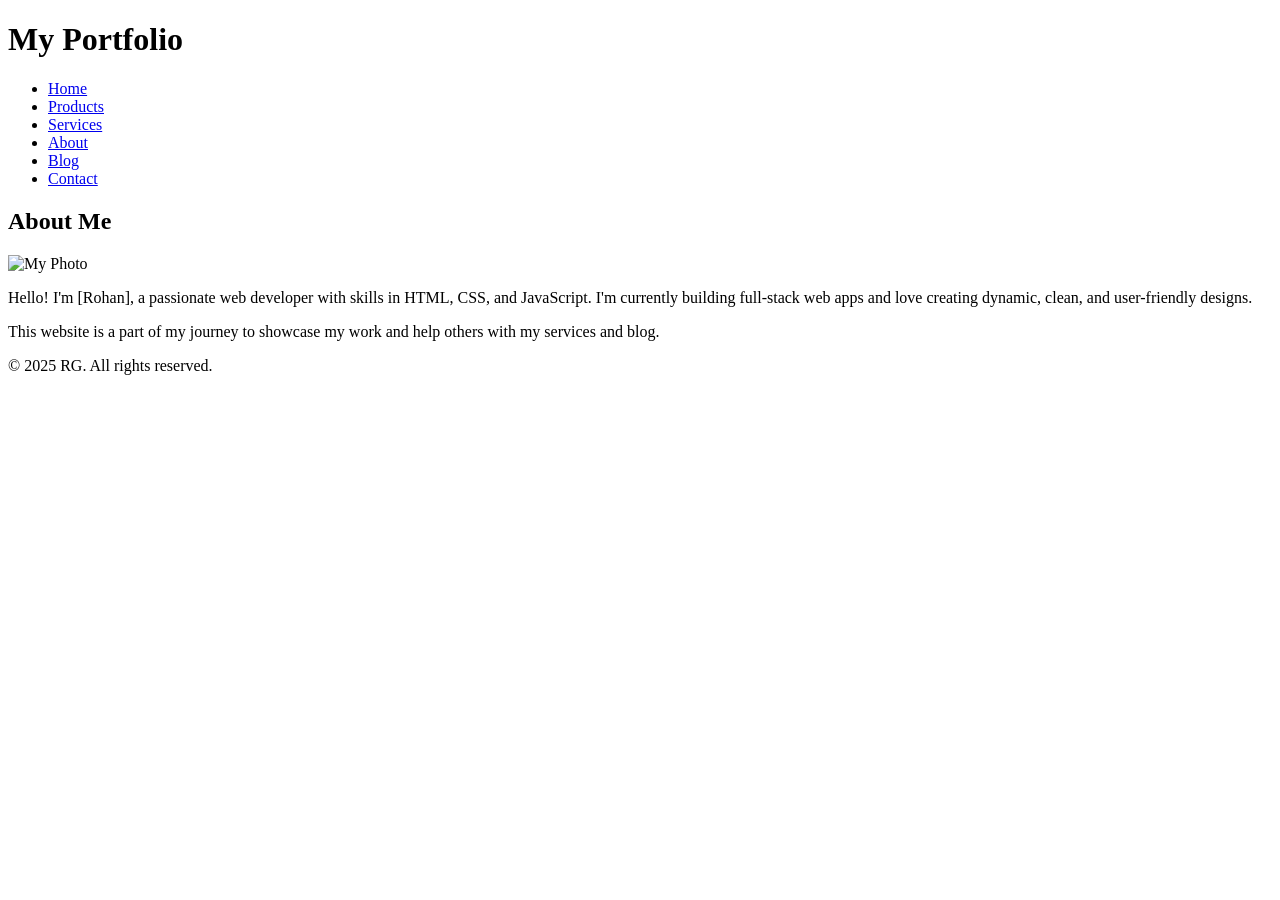
==== about.html @ 61250305 "Add files via upload" ====
<!DOCTYPE html>
<html lang="en">
<head>
  <meta charset="UTF-8" />
  <meta name="viewport" content="width=device-width, initial-scale=1.0" />
  <title>About Me - My Portfolio</title>
  <link rel="stylesheet" href="css/style.css" />
</head>
<body>
  <header>
    <h1>My Portfolio</h1>
    <nav>
      <ul>
        <li><a href="index.html">Home</a></li>
        <li><a href="products.html">Products</a></li>
        <li><a href="services.html">Services</a></li>
        <li><a href="about.html" class="active">About</a></li>
        <li><a href="blog.html">Blog</a></li>
        <li><a href="contact.html">Contact</a></li>
      </ul>
    </nav>
  </header>

  <main>
    <section class="about">
      <h2>About Me</h2>
      <div class="about-content">
        <img src="./images/photo_2023-10-07_21-20-43.jpg" alt="My Photo" width="300" height= "350"/>
        <div class="about-text">
          <p>Hello! I'm [Rohan], a passionate web developer with skills in HTML, CSS, and JavaScript. I'm currently building full-stack web apps and love creating dynamic, clean, and user-friendly designs.</p>
          <p>This website is a part of my journey to showcase my work and help others with my services and blog.</p>
        </div>
      </div>
    </section>
  </main>

  <footer>
    <p>© 2025 RG. All rights reserved.</p>
  </footer>
</body>
</html>
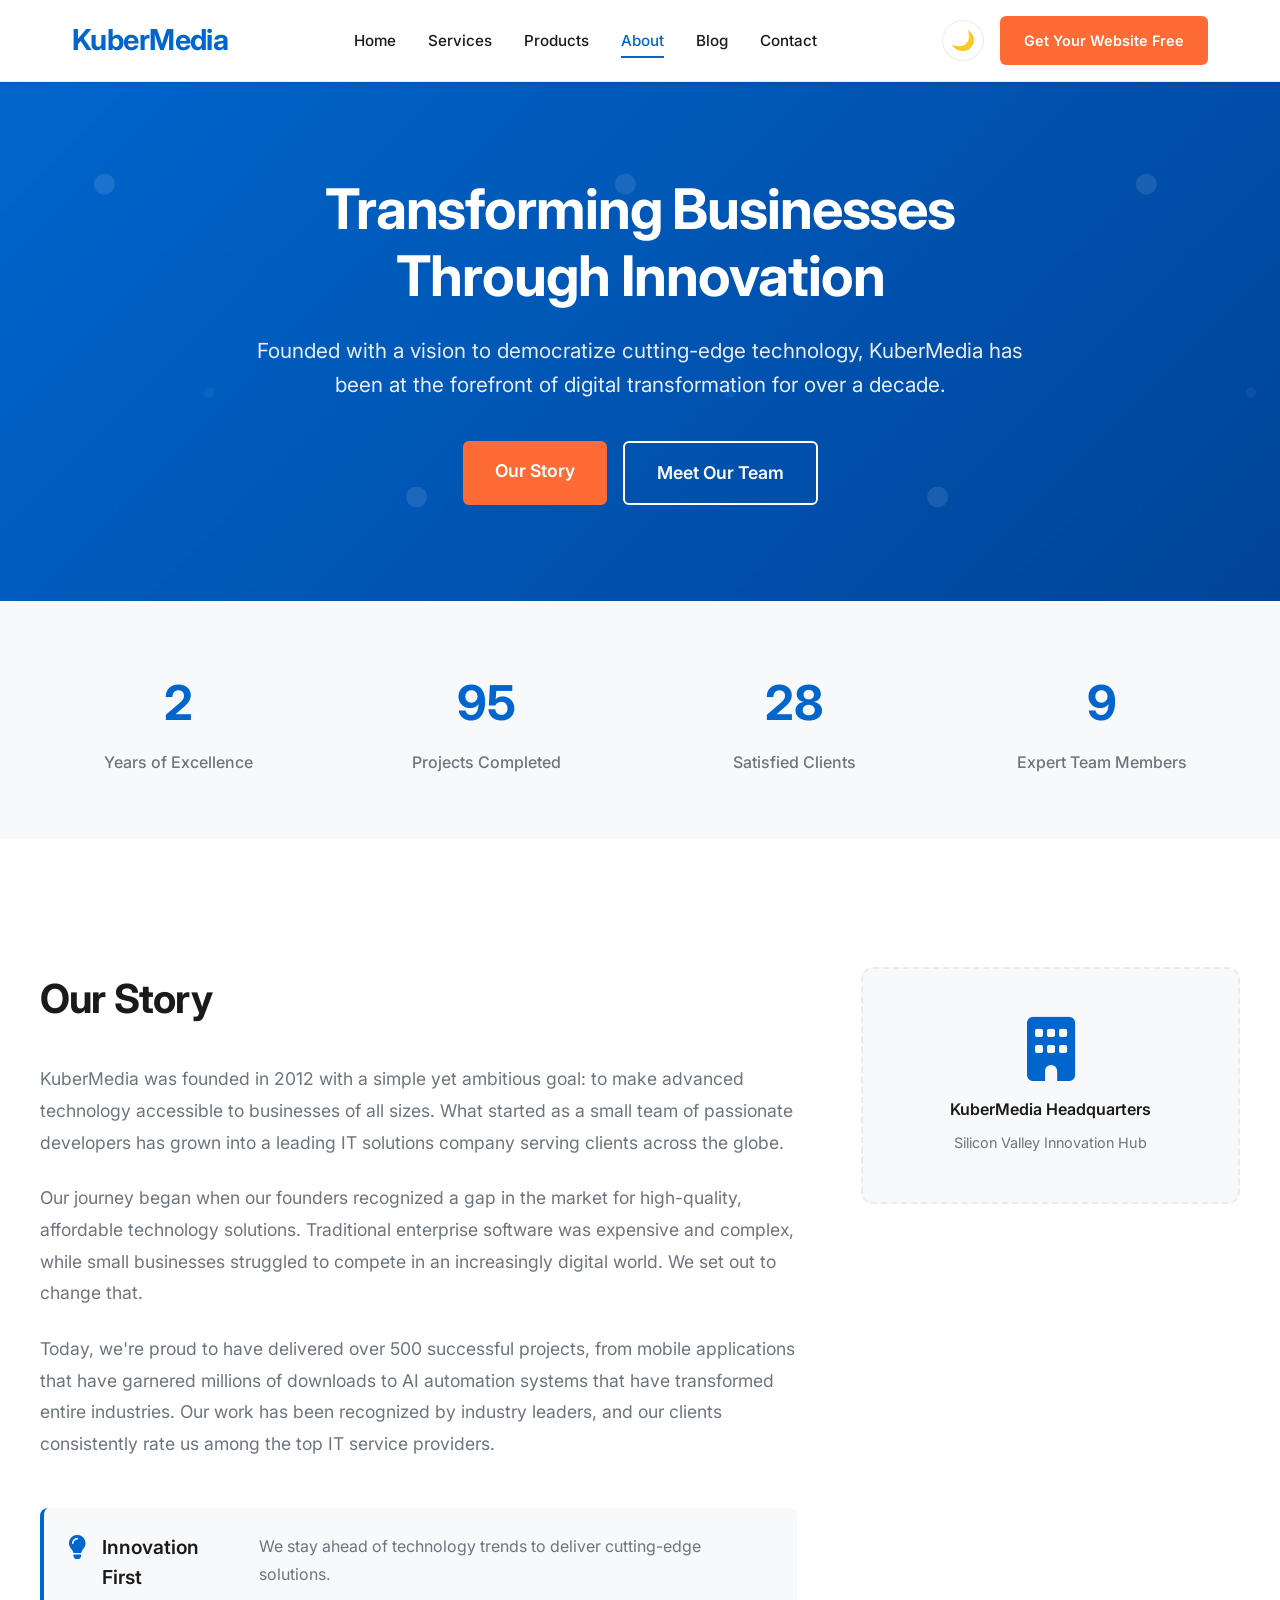
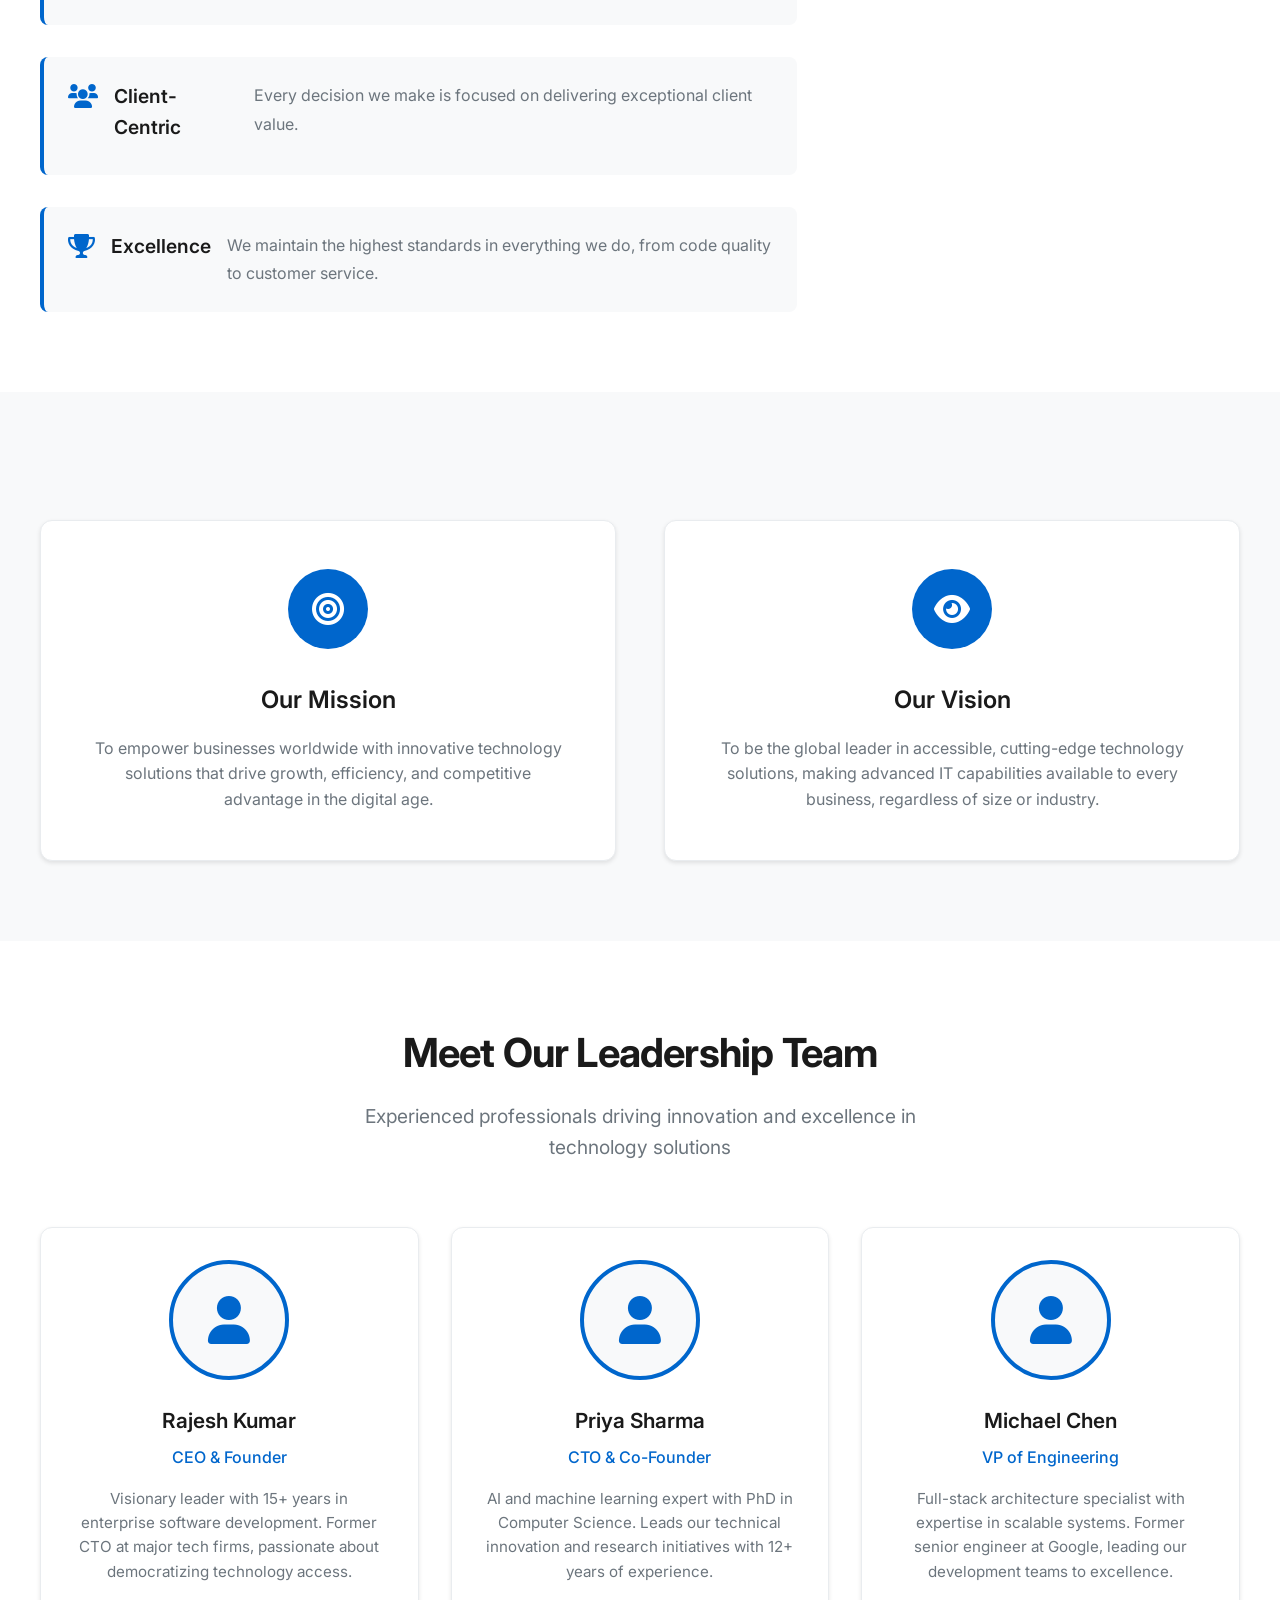
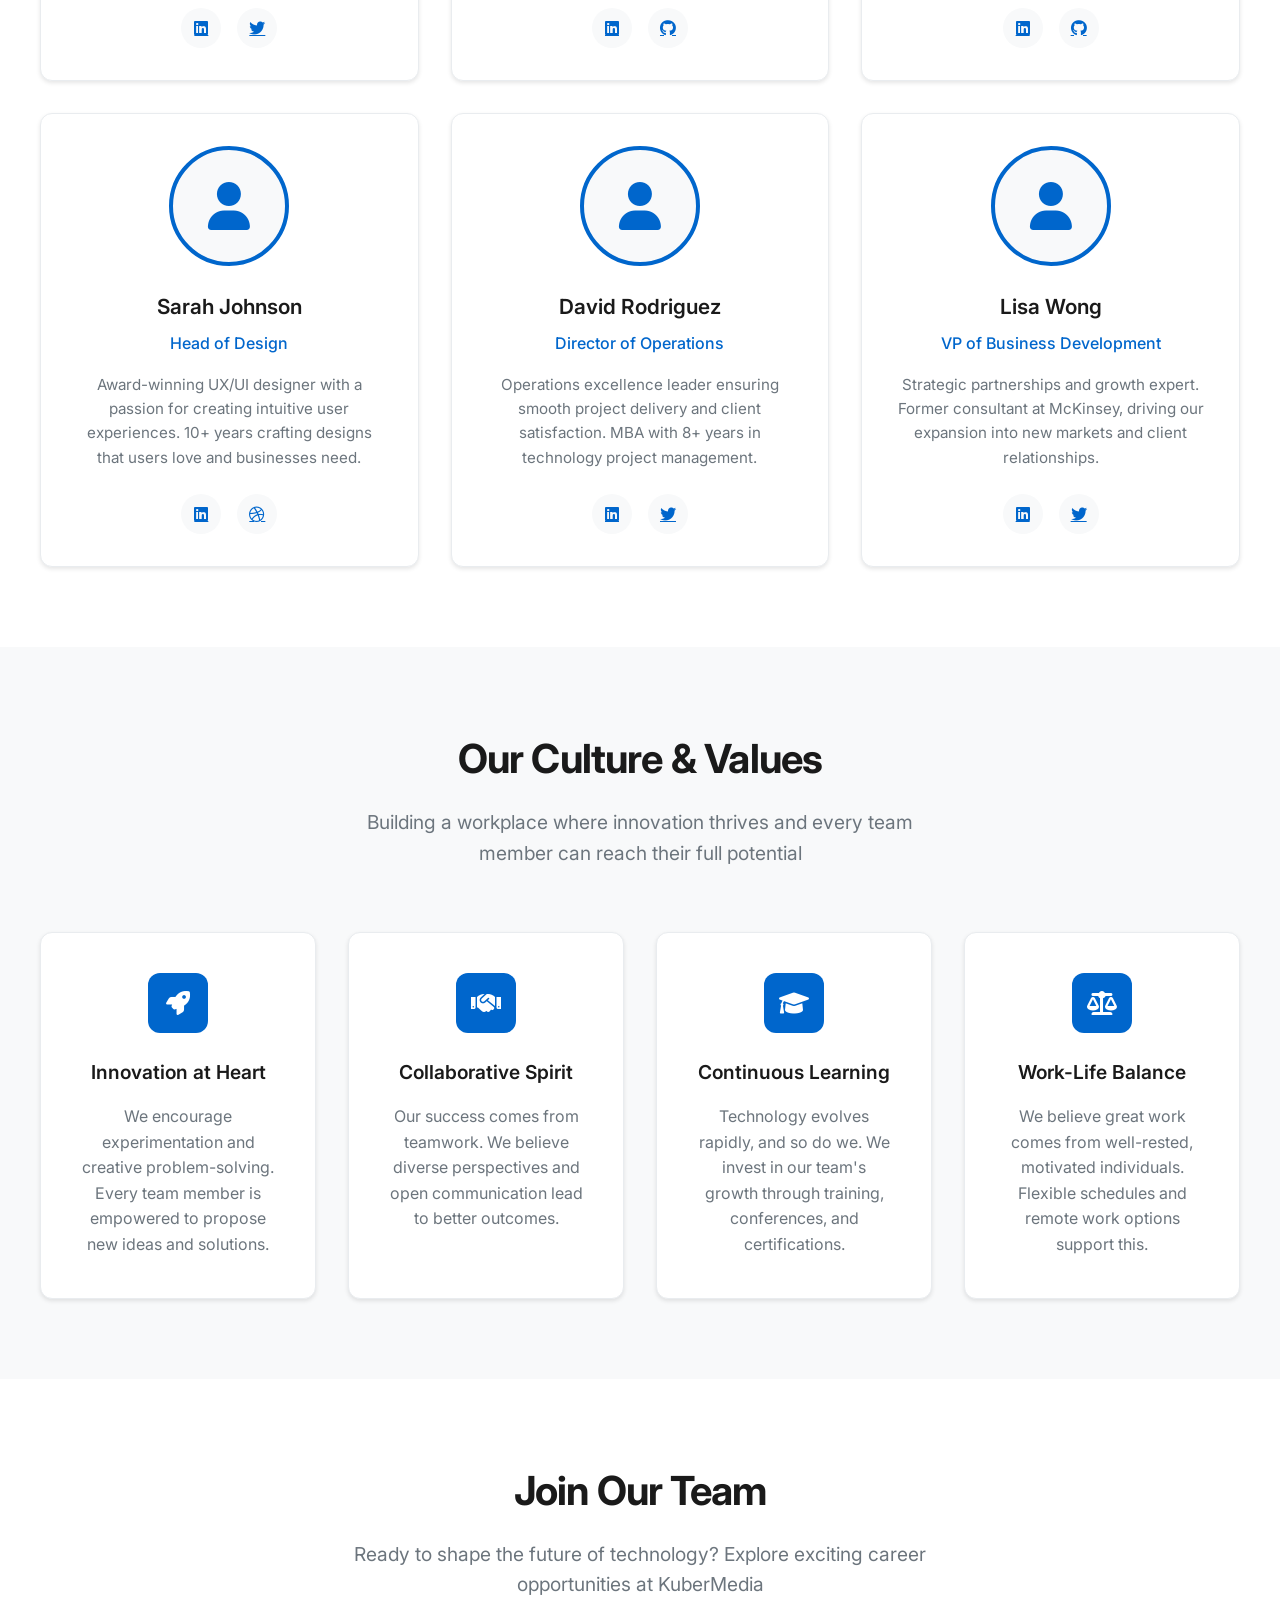
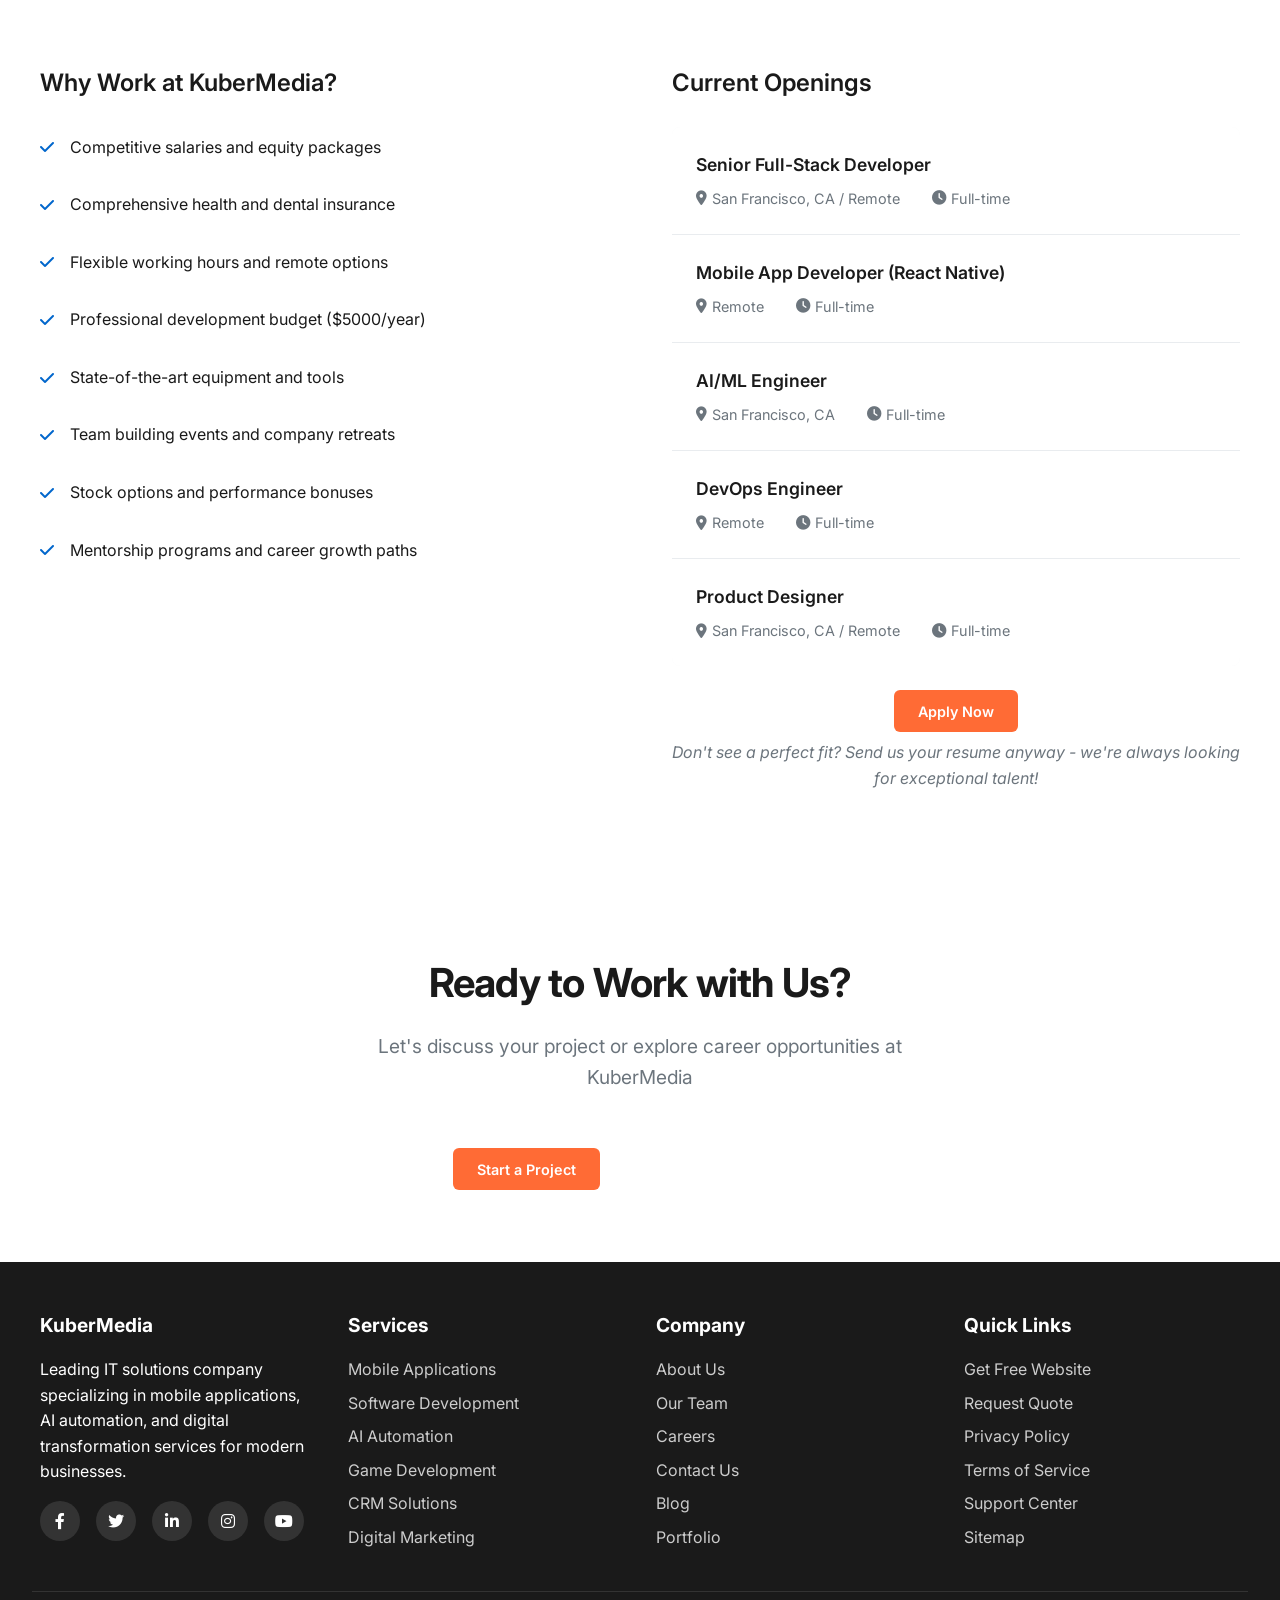
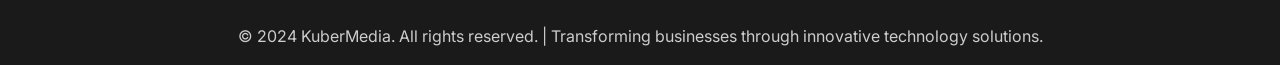
==== commit 0cb794c7: "Transform portfolio to KuberMedia: comprehensive website redesign and rebranding Co-authored-by: iku" ====
--- a/about.html
+++ b/about.html
@@ -1,41 +1,452 @@
 <!DOCTYPE html>
 <html lang="en">
 <head>
-  <meta charset="UTF-8" />
-  <meta name="viewport" content="width=device-width, initial-scale=1.0" />
-  <title>About Me - My Portfolio</title>
-  <link rel="stylesheet" href="css/style.css" />
+  <meta charset="UTF-8">
+  <meta name="viewport" content="width=device-width, initial-scale=1.0">
+  <title>About KuberMedia - Our Story & Team | IT Solutions Company</title>
+  <meta name="description" content="Learn about KuberMedia's journey, mission, and the expert team behind our innovative IT solutions. Discover our company culture and career opportunities.">
+  <meta name="keywords" content="about KuberMedia, company story, team, careers, IT company culture, mission, vision">
+  
+  <!-- Stylesheets -->
+  <link rel="stylesheet" href="css/style.css">
+  <link rel="stylesheet" href="https://cdnjs.cloudflare.com/ajax/libs/font-awesome/6.0.0/css/all.min.css">
 </head>
 <body>
-  <header>
-    <h1>My Portfolio</h1>
-    <nav>
-      <ul>
-        <li><a href="index.html">Home</a></li>
-        <li><a href="products.html">Products</a></li>
-        <li><a href="services.html">Services</a></li>
-        <li><a href="about.html" class="active">About</a></li>
-        <li><a href="blog.html">Blog</a></li>
-        <li><a href="contact.html">Contact</a></li>
-      </ul>
-    </nav>
+  <!-- Header -->
+  <header class="header">
+    <div class="nav-container">
+      <a href="index.html" class="logo">KuberMedia</a>
+      
+      <nav>
+        <ul class="nav-menu">
+          <li><a href="index.html" class="nav-link">Home</a></li>
+          <li><a href="services.html" class="nav-link">Services</a></li>
+          <li><a href="products.html" class="nav-link">Products</a></li>
+          <li><a href="about.html" class="nav-link active">About</a></li>
+          <li><a href="blog.html" class="nav-link">Blog</a></li>
+          <li><a href="contact.html" class="nav-link">Contact</a></li>
+        </ul>
+      </nav>
+      
+      <div class="nav-actions">
+        <button class="theme-toggle" aria-label="Toggle dark mode">🌙</button>
+        <a href="index.html#contact" class="cta-button">Get Your Website Free</a>
+        <button class="mobile-menu-toggle" aria-label="Toggle mobile menu">☰</button>
+      </div>
+    </div>
   </header>
 
   <main>
-    <section class="about">
-      <h2>About Me</h2>
-      <div class="about-content">
-        <img src="./images/photo_2023-10-07_21-20-43.jpg" alt="My Photo" width="300" height= "350"/>
-        <div class="about-text">
-          <p>Hello! I'm [Rohan], a passionate web developer with skills in HTML, CSS, and JavaScript. I'm currently building full-stack web apps and love creating dynamic, clean, and user-friendly designs.</p>
-          <p>This website is a part of my journey to showcase my work and help others with my services and blog.</p>
+    <!-- Hero Section -->
+    <section class="hero">
+      <div class="hero-content">
+        <h1>Transforming Businesses Through Innovation</h1>
+        <p>Founded with a vision to democratize cutting-edge technology, KuberMedia has been at the forefront of digital transformation for over a decade.</p>
+        <div class="hero-cta">
+          <a href="#our-story" class="cta-button">Our Story</a>
+          <a href="#team" class="cta-button cta-secondary">Meet Our Team</a>
+        </div>
+      </div>
+    </section>
+
+    <!-- Company Stats -->
+    <section class="stats">
+      <div class="section-container">
+        <div class="stats-grid">
+          <div class="stat-item">
+            <h3 class="counter" data-target="12">0</h3>
+            <p>Years of Excellence</p>
+          </div>
+          <div class="stat-item">
+            <h3 class="counter" data-target="500">0</h3>
+            <p>Projects Completed</p>
+          </div>
+          <div class="stat-item">
+            <h3 class="counter" data-target="150">0</h3>
+            <p>Satisfied Clients</p>
+          </div>
+          <div class="stat-item">
+            <h3 class="counter" data-target="50">0</h3>
+            <p>Expert Team Members</p>
+          </div>
+        </div>
+      </div>
+    </section>
+
+    <!-- Our Story Section -->
+    <section class="section" id="our-story">
+      <div class="section-container">
+        <div class="about-content">
+          <div class="about-text">
+            <h2 class="section-title">Our Story</h2>
+            <p>KuberMedia was founded in 2012 with a simple yet ambitious goal: to make advanced technology accessible to businesses of all sizes. What started as a small team of passionate developers has grown into a leading IT solutions company serving clients across the globe.</p>
+            
+            <p>Our journey began when our founders recognized a gap in the market for high-quality, affordable technology solutions. Traditional enterprise software was expensive and complex, while small businesses struggled to compete in an increasingly digital world. We set out to change that.</p>
+            
+            <p>Today, we're proud to have delivered over 500 successful projects, from mobile applications that have garnered millions of downloads to AI automation systems that have transformed entire industries. Our work has been recognized by industry leaders, and our clients consistently rate us among the top IT service providers.</p>
+            
+            <div class="company-values">
+              <div class="value-item">
+                <i class="fas fa-lightbulb"></i>
+                <h4>Innovation First</h4>
+                <p>We stay ahead of technology trends to deliver cutting-edge solutions.</p>
+              </div>
+              
+              <div class="value-item">
+                <i class="fas fa-users"></i>
+                <h4>Client-Centric</h4>
+                <p>Every decision we make is focused on delivering exceptional client value.</p>
+              </div>
+              
+              <div class="value-item">
+                <i class="fas fa-trophy"></i>
+                <h4>Excellence</h4>
+                <p>We maintain the highest standards in everything we do, from code quality to customer service.</p>
+              </div>
+            </div>
+          </div>
+          
+          <div class="about-image">
+            <div class="about-placeholder">
+              <i class="fas fa-building"></i>
+              <h4>KuberMedia Headquarters</h4>
+              <p>Silicon Valley Innovation Hub</p>
+            </div>
+          </div>
+        </div>
+      </div>
+    </section>
+
+    <!-- Mission & Vision -->
+    <section class="section" style="background: var(--light-gray);">
+      <div class="section-container">
+        <div class="mission-vision">
+          <div class="mission-card">
+            <div class="card-icon">
+              <i class="fas fa-bullseye"></i>
+            </div>
+            <h3>Our Mission</h3>
+            <p>To empower businesses worldwide with innovative technology solutions that drive growth, efficiency, and competitive advantage in the digital age.</p>
+          </div>
+          
+          <div class="vision-card">
+            <div class="card-icon">
+              <i class="fas fa-eye"></i>
+            </div>
+            <h3>Our Vision</h3>
+            <p>To be the global leader in accessible, cutting-edge technology solutions, making advanced IT capabilities available to every business, regardless of size or industry.</p>
+          </div>
+        </div>
+      </div>
+    </section>
+
+    <!-- Team Section -->
+    <section class="section" id="team">
+      <div class="section-container">
+        <div class="section-header">
+          <h2 class="section-title">Meet Our Leadership Team</h2>
+          <p class="section-subtitle">Experienced professionals driving innovation and excellence in technology solutions</p>
+        </div>
+        
+        <div class="team-grid">
+          <div class="team-member">
+            <div class="member-photo">
+              <div class="photo-placeholder">
+                <i class="fas fa-user"></i>
+              </div>
+            </div>
+            <div class="member-info">
+              <h3>Rajesh Kumar</h3>
+              <p class="member-role">CEO & Founder</p>
+              <p class="member-bio">Visionary leader with 15+ years in enterprise software development. Former CTO at major tech firms, passionate about democratizing technology access.</p>
+              <div class="member-social">
+                <a href="#" aria-label="LinkedIn"><i class="fab fa-linkedin"></i></a>
+                <a href="#" aria-label="Twitter"><i class="fab fa-twitter"></i></a>
+              </div>
+            </div>
+          </div>
+          
+          <div class="team-member">
+            <div class="member-photo">
+              <div class="photo-placeholder">
+                <i class="fas fa-user"></i>
+              </div>
+            </div>
+            <div class="member-info">
+              <h3>Priya Sharma</h3>
+              <p class="member-role">CTO & Co-Founder</p>
+              <p class="member-bio">AI and machine learning expert with PhD in Computer Science. Leads our technical innovation and research initiatives with 12+ years of experience.</p>
+              <div class="member-social">
+                <a href="#" aria-label="LinkedIn"><i class="fab fa-linkedin"></i></a>
+                <a href="#" aria-label="GitHub"><i class="fab fa-github"></i></a>
+              </div>
+            </div>
+          </div>
+          
+          <div class="team-member">
+            <div class="member-photo">
+              <div class="photo-placeholder">
+                <i class="fas fa-user"></i>
+              </div>
+            </div>
+            <div class="member-info">
+              <h3>Michael Chen</h3>
+              <p class="member-role">VP of Engineering</p>
+              <p class="member-bio">Full-stack architecture specialist with expertise in scalable systems. Former senior engineer at Google, leading our development teams to excellence.</p>
+              <div class="member-social">
+                <a href="#" aria-label="LinkedIn"><i class="fab fa-linkedin"></i></a>
+                <a href="#" aria-label="GitHub"><i class="fab fa-github"></i></a>
+              </div>
+            </div>
+          </div>
+          
+          <div class="team-member">
+            <div class="member-photo">
+              <div class="photo-placeholder">
+                <i class="fas fa-user"></i>
+              </div>
+            </div>
+            <div class="member-info">
+              <h3>Sarah Johnson</h3>
+              <p class="member-role">Head of Design</p>
+              <p class="member-bio">Award-winning UX/UI designer with a passion for creating intuitive user experiences. 10+ years crafting designs that users love and businesses need.</p>
+              <div class="member-social">
+                <a href="#" aria-label="LinkedIn"><i class="fab fa-linkedin"></i></a>
+                <a href="#" aria-label="Dribbble"><i class="fab fa-dribbble"></i></a>
+              </div>
+            </div>
+          </div>
+          
+          <div class="team-member">
+            <div class="member-photo">
+              <div class="photo-placeholder">
+                <i class="fas fa-user"></i>
+              </div>
+            </div>
+            <div class="member-info">
+              <h3>David Rodriguez</h3>
+              <p class="member-role">Director of Operations</p>
+              <p class="member-bio">Operations excellence leader ensuring smooth project delivery and client satisfaction. MBA with 8+ years in technology project management.</p>
+              <div class="member-social">
+                <a href="#" aria-label="LinkedIn"><i class="fab fa-linkedin"></i></a>
+                <a href="#" aria-label="Twitter"><i class="fab fa-twitter"></i></a>
+              </div>
+            </div>
+          </div>
+          
+          <div class="team-member">
+            <div class="member-photo">
+              <div class="photo-placeholder">
+                <i class="fas fa-user"></i>
+              </div>
+            </div>
+            <div class="member-info">
+              <h3>Lisa Wong</h3>
+              <p class="member-role">VP of Business Development</p>
+              <p class="member-bio">Strategic partnerships and growth expert. Former consultant at McKinsey, driving our expansion into new markets and client relationships.</p>
+              <div class="member-social">
+                <a href="#" aria-label="LinkedIn"><i class="fab fa-linkedin"></i></a>
+                <a href="#" aria-label="Twitter"><i class="fab fa-twitter"></i></a>
+              </div>
+            </div>
+          </div>
+        </div>
+      </div>
+    </section>
+
+    <!-- Company Culture -->
+    <section class="section" style="background: var(--light-gray);">
+      <div class="section-container">
+        <div class="section-header">
+          <h2 class="section-title">Our Culture & Values</h2>
+          <p class="section-subtitle">Building a workplace where innovation thrives and every team member can reach their full potential</p>
+        </div>
+        
+        <div class="culture-grid">
+          <div class="culture-item">
+            <div class="culture-icon">
+              <i class="fas fa-rocket"></i>
+            </div>
+            <h3>Innovation at Heart</h3>
+            <p>We encourage experimentation and creative problem-solving. Every team member is empowered to propose new ideas and solutions.</p>
+          </div>
+          
+          <div class="culture-item">
+            <div class="culture-icon">
+              <i class="fas fa-handshake"></i>
+            </div>
+            <h3>Collaborative Spirit</h3>
+            <p>Our success comes from teamwork. We believe diverse perspectives and open communication lead to better outcomes.</p>
+          </div>
+          
+          <div class="culture-item">
+            <div class="culture-icon">
+              <i class="fas fa-graduation-cap"></i>
+            </div>
+            <h3>Continuous Learning</h3>
+            <p>Technology evolves rapidly, and so do we. We invest in our team's growth through training, conferences, and certifications.</p>
+          </div>
+          
+          <div class="culture-item">
+            <div class="culture-icon">
+              <i class="fas fa-balance-scale"></i>
+            </div>
+            <h3>Work-Life Balance</h3>
+            <p>We believe great work comes from well-rested, motivated individuals. Flexible schedules and remote work options support this.</p>
+          </div>
+        </div>
+      </div>
+    </section>
+
+    <!-- Careers Section -->
+    <section class="section" id="careers">
+      <div class="section-container">
+        <div class="section-header">
+          <h2 class="section-title">Join Our Team</h2>
+          <p class="section-subtitle">Ready to shape the future of technology? Explore exciting career opportunities at KuberMedia</p>
+        </div>
+        
+        <div class="careers-content">
+          <div class="careers-info">
+            <h3>Why Work at KuberMedia?</h3>
+            <ul class="benefits-list">
+              <li><i class="fas fa-check"></i> Competitive salaries and equity packages</li>
+              <li><i class="fas fa-check"></i> Comprehensive health and dental insurance</li>
+              <li><i class="fas fa-check"></i> Flexible working hours and remote options</li>
+              <li><i class="fas fa-check"></i> Professional development budget ($5000/year)</li>
+              <li><i class="fas fa-check"></i> State-of-the-art equipment and tools</li>
+              <li><i class="fas fa-check"></i> Team building events and company retreats</li>
+              <li><i class="fas fa-check"></i> Stock options and performance bonuses</li>
+              <li><i class="fas fa-check"></i> Mentorship programs and career growth paths</li>
+            </ul>
+          </div>
+          
+          <div class="open-positions">
+            <h3>Current Openings</h3>
+            <div class="position-list">
+              <div class="position-item">
+                <h4>Senior Full-Stack Developer</h4>
+                <div class="position-details">
+                  <span class="location"><i class="fas fa-map-marker-alt"></i> San Francisco, CA / Remote</span>
+                  <span class="type"><i class="fas fa-clock"></i> Full-time</span>
+                </div>
+              </div>
+              
+              <div class="position-item">
+                <h4>Mobile App Developer (React Native)</h4>
+                <div class="position-details">
+                  <span class="location"><i class="fas fa-map-marker-alt"></i> Remote</span>
+                  <span class="type"><i class="fas fa-clock"></i> Full-time</span>
+                </div>
+              </div>
+              
+              <div class="position-item">
+                <h4>AI/ML Engineer</h4>
+                <div class="position-details">
+                  <span class="location"><i class="fas fa-map-marker-alt"></i> San Francisco, CA</span>
+                  <span class="type"><i class="fas fa-clock"></i> Full-time</span>
+                </div>
+              </div>
+              
+              <div class="position-item">
+                <h4>DevOps Engineer</h4>
+                <div class="position-details">
+                  <span class="location"><i class="fas fa-map-marker-alt"></i> Remote</span>
+                  <span class="type"><i class="fas fa-clock"></i> Full-time</span>
+                </div>
+              </div>
+              
+              <div class="position-item">
+                <h4>Product Designer</h4>
+                <div class="position-details">
+                  <span class="location"><i class="fas fa-map-marker-alt"></i> San Francisco, CA / Remote</span>
+                  <span class="type"><i class="fas fa-clock"></i> Full-time</span>
+                </div>
+              </div>
+            </div>
+            
+            <div class="careers-cta">
+              <a href="contact.html" class="cta-button">Apply Now</a>
+              <p>Don't see a perfect fit? Send us your resume anyway - we're always looking for exceptional talent!</p>
+            </div>
+          </div>
+        </div>
+      </div>
+    </section>
+
+    <!-- Contact CTA -->
+    <section class="section">
+      <div class="section-container">
+        <div class="section-header">
+          <h2 class="section-title">Ready to Work with Us?</h2>
+          <p class="section-subtitle">Let's discuss your project or explore career opportunities at KuberMedia</p>
+        </div>
+        
+        <div class="text-center">
+          <a href="contact.html" class="cta-button" style="margin-right: 1rem;">Start a Project</a>
+          <a href="index.html#contact" class="cta-button cta-secondary">Get Free Consultation</a>
         </div>
       </div>
     </section>
   </main>
 
-  <footer>
-    <p>© 2025 RG. All rights reserved.</p>
+  <!-- Footer -->
+  <footer class="footer">
+    <div class="footer-content">
+      <div class="footer-section">
+        <h3>KuberMedia</h3>
+        <p>Leading IT solutions company specializing in mobile applications, AI automation, and digital transformation services for modern businesses.</p>
+        <div class="social-links">
+          <a href="#" aria-label="Facebook"><i class="fab fa-facebook-f"></i></a>
+          <a href="#" aria-label="Twitter"><i class="fab fa-twitter"></i></a>
+          <a href="#" aria-label="LinkedIn"><i class="fab fa-linkedin-in"></i></a>
+          <a href="#" aria-label="Instagram"><i class="fab fa-instagram"></i></a>
+          <a href="#" aria-label="YouTube"><i class="fab fa-youtube"></i></a>
+        </div>
+      </div>
+      
+      <div class="footer-section">
+        <h3>Services</h3>
+        <ul>
+          <li><a href="services.html#mobile-apps">Mobile Applications</a></li>
+          <li><a href="services.html#software-dev">Software Development</a></li>
+          <li><a href="services.html#ai-automation">AI Automation</a></li>
+          <li><a href="services.html#games">Game Development</a></li>
+          <li><a href="services.html#crm">CRM Solutions</a></li>
+          <li><a href="services.html#marketing">Digital Marketing</a></li>
+        </ul>
+      </div>
+      
+      <div class="footer-section">
+        <h3>Company</h3>
+        <ul>
+          <li><a href="#our-story">About Us</a></li>
+          <li><a href="#team">Our Team</a></li>
+          <li><a href="#careers">Careers</a></li>
+          <li><a href="contact.html">Contact Us</a></li>
+          <li><a href="blog.html">Blog</a></li>
+          <li><a href="products.html">Portfolio</a></li>
+        </ul>
+      </div>
+      
+      <div class="footer-section">
+        <h3>Quick Links</h3>
+        <ul>
+          <li><a href="index.html#contact">Get Free Website</a></li>
+          <li><a href="contact.html">Request Quote</a></li>
+          <li><a href="/privacy-policy">Privacy Policy</a></li>
+          <li><a href="/terms-of-service">Terms of Service</a></li>
+          <li><a href="/support">Support Center</a></li>
+          <li><a href="/sitemap">Sitemap</a></li>
+        </ul>
+      </div>
+    </div>
+    
+    <div class="footer-bottom">
+      <p>&copy; 2024 KuberMedia. All rights reserved. | Transforming businesses through innovative technology solutions.</p>
+    </div>
   </footer>
+
+  <script src="js/script.js"></script>
 </body>
 </html>
--- a/css/style.css
+++ b/css/style.css
@@ -0,0 +1,2129 @@
+/* San Francisco Font Import */
+@import url('https://fonts.googleapis.com/css2?family=Inter:wght@300;400;500;600;700&display=swap');
+
+/* CSS Variables for Color Scheme */
+:root {
+  --primary-blue: #0066CC;
+  --primary-black: #1a1a1a;
+  --primary-white: #ffffff;
+  --accent-orange: #FF6B35;
+  --light-gray: #f8f9fa;
+  --medium-gray: #6c757d;
+  --dark-gray: #343a40;
+  --border-color: #e9ecef;
+  --shadow: 0 2px 4px rgba(0,0,0,0.1);
+  --shadow-lg: 0 10px 25px rgba(0,0,0,0.15);
+}
+
+/* Dark Theme Variables */
+[data-theme="dark"] {
+  --primary-white: #1a1a1a;
+  --primary-black: #ffffff;
+  --light-gray: #2a2a2a;
+  --border-color: #404040;
+  --medium-gray: #a0a0a0;
+}
+
+/* Reset and Base Styles */
+* {
+  margin: 0;
+  padding: 0;
+  box-sizing: border-box;
+}
+
+body {
+  font-family: 'Inter', -apple-system, BlinkMacSystemFont, 'Segoe UI', sans-serif;
+  background-color: var(--primary-white);
+  color: var(--primary-black);
+  line-height: 1.6;
+  transition: all 0.3s ease;
+}
+
+/* Header and Navigation */
+.header {
+  position: fixed;
+  top: 0;
+  left: 0;
+  right: 0;
+  background: var(--primary-white);
+  border-bottom: 1px solid var(--border-color);
+  z-index: 1000;
+  transition: all 0.3s ease;
+  box-shadow: var(--shadow);
+}
+
+.nav-container {
+  max-width: 1200px;
+  margin: 0 auto;
+  display: flex;
+  justify-content: space-between;
+  align-items: center;
+  padding: 1rem 2rem;
+}
+
+.logo {
+  font-size: 1.8rem;
+  font-weight: 700;
+  color: var(--primary-blue);
+  text-decoration: none;
+  letter-spacing: -0.02em;
+}
+
+.nav-menu {
+  display: flex;
+  list-style: none;
+  gap: 2rem;
+  align-items: center;
+}
+
+.nav-link {
+  text-decoration: none;
+  color: var(--primary-black);
+  font-weight: 500;
+  font-size: 0.95rem;
+  transition: color 0.3s ease;
+  position: relative;
+}
+
+.nav-link:hover {
+  color: var(--primary-blue);
+}
+
+.nav-link.active {
+  color: var(--primary-blue);
+}
+
+.nav-link.active::after {
+  content: '';
+  position: absolute;
+  bottom: -8px;
+  left: 0;
+  right: 0;
+  height: 2px;
+  background: var(--primary-blue);
+}
+
+.nav-actions {
+  display: flex;
+  align-items: center;
+  gap: 1rem;
+}
+
+.theme-toggle {
+  background: none;
+  border: 1px solid var(--border-color);
+  padding: 0.5rem;
+  border-radius: 50%;
+  cursor: pointer;
+  font-size: 1.2rem;
+  transition: all 0.3s ease;
+}
+
+.theme-toggle:hover {
+  background: var(--light-gray);
+}
+
+.cta-button {
+  background: var(--accent-orange);
+  color: white;
+  padding: 0.8rem 1.5rem;
+  border: none;
+  border-radius: 6px;
+  font-weight: 600;
+  text-decoration: none;
+  transition: all 0.3s ease;
+  font-size: 0.9rem;
+  cursor: pointer;
+}
+
+.cta-button:hover {
+  background: #e55a2b;
+  transform: translateY(-2px);
+  box-shadow: var(--shadow-lg);
+}
+
+/* Mobile Menu */
+.mobile-menu-toggle {
+  display: none;
+  background: none;
+  border: none;
+  font-size: 1.5rem;
+  cursor: pointer;
+  color: var(--primary-black);
+}
+
+/* Main Content */
+main {
+  margin-top: 80px;
+  min-height: calc(100vh - 80px);
+}
+
+/* Hero Section */
+.hero {
+  background: linear-gradient(135deg, var(--primary-blue) 0%, #004499 100%);
+  color: white;
+  padding: 6rem 2rem;
+  text-align: center;
+  position: relative;
+  overflow: hidden;
+}
+
+.hero::before {
+  content: '';
+  position: absolute;
+  top: 0;
+  left: 0;
+  right: 0;
+  bottom: 0;
+  background: url('data:image/svg+xml,<svg xmlns="http://www.w3.org/2000/svg" viewBox="0 0 100 100"><circle cx="20" cy="20" r="2" fill="rgba(255,255,255,0.1)"/><circle cx="80" cy="80" r="2" fill="rgba(255,255,255,0.1)"/><circle cx="40" cy="60" r="1" fill="rgba(255,255,255,0.05)"/></svg>');
+  animation: float 20s infinite linear;
+}
+
+@keyframes float {
+  0% { transform: translateY(0px) rotate(0deg); }
+  100% { transform: translateY(-100px) rotate(360deg); }
+}
+
+.hero-content {
+  max-width: 800px;
+  margin: 0 auto;
+  position: relative;
+  z-index: 2;
+}
+
+.hero h1 {
+  font-size: 3.5rem;
+  font-weight: 700;
+  margin-bottom: 1.5rem;
+  line-height: 1.2;
+  letter-spacing: -0.02em;
+}
+
+.hero p {
+  font-size: 1.3rem;
+  margin-bottom: 2.5rem;
+  opacity: 0.9;
+  font-weight: 400;
+}
+
+.hero-cta {
+  display: flex;
+  gap: 1rem;
+  justify-content: center;
+  flex-wrap: wrap;
+}
+
+.hero-cta .cta-button {
+  font-size: 1.1rem;
+  padding: 1rem 2rem;
+}
+
+.cta-secondary {
+  background: transparent;
+  color: white;
+  border: 2px solid white;
+}
+
+.cta-secondary:hover {
+  background: white;
+  color: var(--primary-blue);
+}
+
+/* Section Styles */
+.section {
+  padding: 5rem 2rem;
+}
+
+.section-container {
+  max-width: 1200px;
+  margin: 0 auto;
+}
+
+.section-header {
+  text-align: center;
+  margin-bottom: 4rem;
+}
+
+.section-title {
+  font-size: 2.5rem;
+  font-weight: 700;
+  color: var(--primary-black);
+  margin-bottom: 1rem;
+  letter-spacing: -0.02em;
+}
+
+.section-subtitle {
+  font-size: 1.2rem;
+  color: var(--medium-gray);
+  max-width: 600px;
+  margin: 0 auto;
+}
+
+/* Services Grid */
+.services-grid {
+  display: grid;
+  grid-template-columns: repeat(auto-fit, minmax(300px, 1fr));
+  gap: 2rem;
+  margin-top: 3rem;
+}
+
+.service-card {
+  background: var(--primary-white);
+  border: 1px solid var(--border-color);
+  border-radius: 12px;
+  padding: 2.5rem;
+  text-align: center;
+  transition: all 0.3s ease;
+  position: relative;
+  overflow: hidden;
+}
+
+.service-card::before {
+  content: '';
+  position: absolute;
+  top: 0;
+  left: 0;
+  right: 0;
+  height: 4px;
+  background: var(--primary-blue);
+  transform: scaleX(0);
+  transition: transform 0.3s ease;
+}
+
+.service-card:hover::before {
+  transform: scaleX(1);
+}
+
+.service-card:hover {
+  transform: translateY(-5px);
+  box-shadow: var(--shadow-lg);
+  border-color: var(--primary-blue);
+}
+
+.service-icon {
+  font-size: 3rem;
+  color: var(--primary-blue);
+  margin-bottom: 1.5rem;
+}
+
+.service-card h3 {
+  font-size: 1.5rem;
+  font-weight: 600;
+  margin-bottom: 1rem;
+  color: var(--primary-black);
+}
+
+.service-card p {
+  color: var(--medium-gray);
+  line-height: 1.6;
+}
+
+/* Stats Section */
+.stats {
+  background: var(--light-gray);
+  padding: 4rem 2rem;
+}
+
+.stats-grid {
+  display: grid;
+  grid-template-columns: repeat(auto-fit, minmax(200px, 1fr));
+  gap: 2rem;
+  text-align: center;
+}
+
+.stat-item h3 {
+  font-size: 3rem;
+  font-weight: 700;
+  color: var(--primary-blue);
+  margin-bottom: 0.5rem;
+}
+
+.stat-item p {
+  color: var(--medium-gray);
+  font-weight: 500;
+}
+
+/* Testimonials */
+.testimonials {
+  background: var(--primary-white);
+}
+
+.testimonial-grid {
+  display: grid;
+  grid-template-columns: repeat(auto-fit, minmax(350px, 1fr));
+  gap: 2rem;
+}
+
+.testimonial-card {
+  background: var(--light-gray);
+  border-radius: 12px;
+  padding: 2rem;
+  position: relative;
+}
+
+.testimonial-content {
+  font-style: italic;
+  margin-bottom: 1.5rem;
+  font-size: 1.1rem;
+  line-height: 1.6;
+}
+
+.testimonial-author {
+  display: flex;
+  align-items: center;
+  gap: 1rem;
+}
+
+.author-avatar {
+  width: 50px;
+  height: 50px;
+  border-radius: 50%;
+  background: var(--primary-blue);
+  display: flex;
+  align-items: center;
+  justify-content: center;
+  color: white;
+  font-weight: 600;
+}
+
+.author-info h4 {
+  font-weight: 600;
+  color: var(--primary-black);
+}
+
+.author-info p {
+  color: var(--medium-gray);
+  font-size: 0.9rem;
+}
+
+/* Contact Form */
+.contact-form {
+  max-width: 600px;
+  margin: 0 auto;
+  background: var(--primary-white);
+  border: 1px solid var(--border-color);
+  border-radius: 12px;
+  padding: 2.5rem;
+  box-shadow: var(--shadow);
+}
+
+.form-group {
+  margin-bottom: 1.5rem;
+}
+
+.form-group label {
+  display: block;
+  margin-bottom: 0.5rem;
+  font-weight: 500;
+  color: var(--primary-black);
+}
+
+.form-group input,
+.form-group select,
+.form-group textarea {
+  width: 100%;
+  padding: 0.8rem;
+  border: 1px solid var(--border-color);
+  border-radius: 6px;
+  font-family: inherit;
+  font-size: 1rem;
+  background: var(--primary-white);
+  color: var(--primary-black);
+  transition: border-color 0.3s ease;
+}
+
+.form-group input:focus,
+.form-group select:focus,
+.form-group textarea:focus {
+  outline: none;
+  border-color: var(--primary-blue);
+  box-shadow: 0 0 0 3px rgba(0, 102, 204, 0.1);
+}
+
+.form-group textarea {
+  resize: vertical;
+  min-height: 120px;
+}
+
+/* Newsletter */
+.newsletter {
+  background: var(--primary-black);
+  color: var(--primary-white);
+  text-align: center;
+  padding: 4rem 2rem;
+}
+
+.newsletter h2 {
+  font-size: 2rem;
+  margin-bottom: 1rem;
+}
+
+.newsletter p {
+  margin-bottom: 2rem;
+  opacity: 0.8;
+}
+
+.newsletter-form {
+  display: flex;
+  max-width: 400px;
+  margin: 0 auto;
+  gap: 1rem;
+}
+
+.newsletter-form input {
+  flex: 1;
+  padding: 0.8rem;
+  border: none;
+  border-radius: 6px;
+  font-family: inherit;
+}
+
+.newsletter-form button {
+  background: var(--accent-orange);
+  color: white;
+  border: none;
+  padding: 0.8rem 1.5rem;
+  border-radius: 6px;
+  font-weight: 600;
+  cursor: pointer;
+  transition: background 0.3s ease;
+}
+
+.newsletter-form button:hover {
+  background: #e55a2b;
+}
+
+/* Footer */
+.footer {
+  background: var(--primary-black);
+  color: var(--primary-white);
+  padding: 3rem 2rem 1rem;
+}
+
+.footer-content {
+  max-width: 1200px;
+  margin: 0 auto;
+  display: grid;
+  grid-template-columns: repeat(auto-fit, minmax(250px, 1fr));
+  gap: 2rem;
+  margin-bottom: 2rem;
+}
+
+.footer-section h3 {
+  font-size: 1.2rem;
+  margin-bottom: 1rem;
+  color: var(--primary-white);
+}
+
+.footer-section ul {
+  list-style: none;
+}
+
+.footer-section ul li {
+  margin-bottom: 0.5rem;
+}
+
+.footer-section ul li a {
+  color: #ccc;
+  text-decoration: none;
+  transition: color 0.3s ease;
+}
+
+.footer-section ul li a:hover {
+  color: var(--accent-orange);
+}
+
+.social-links {
+  display: flex;
+  gap: 1rem;
+  margin-top: 1rem;
+}
+
+.social-links a {
+  display: inline-block;
+  width: 40px;
+  height: 40px;
+  background: #333;
+  color: white;
+  text-align: center;
+  line-height: 40px;
+  border-radius: 50%;
+  transition: all 0.3s ease;
+  text-decoration: none;
+}
+
+.social-links a:hover {
+  background: var(--accent-orange);
+  transform: translateY(-2px);
+}
+
+.footer-bottom {
+  border-top: 1px solid #333;
+  padding-top: 2rem;
+  text-align: center;
+  color: #ccc;
+}
+
+/* Responsive Design */
+@media (max-width: 768px) {
+  .nav-menu {
+    display: none;
+  }
+  
+  .mobile-menu-toggle {
+    display: block;
+  }
+  
+  .hero h1 {
+    font-size: 2.5rem;
+  }
+  
+  .hero p {
+    font-size: 1.1rem;
+  }
+  
+  .hero-cta {
+    flex-direction: column;
+    align-items: center;
+  }
+  
+  .section-title {
+    font-size: 2rem;
+  }
+  
+  .services-grid {
+    grid-template-columns: 1fr;
+  }
+  
+  .newsletter-form {
+    flex-direction: column;
+  }
+  
+  .footer-content {
+    grid-template-columns: 1fr;
+    text-align: center;
+  }
+  
+  .nav-container {
+    padding: 1rem;
+  }
+}
+
+/* Animations */
+@keyframes fadeIn {
+  from {
+    opacity: 0;
+    transform: translateY(20px);
+  }
+  to {
+    opacity: 1;
+    transform: translateY(0);
+  }
+}
+
+.fade-in {
+  animation: fadeIn 0.6s ease forwards;
+}
+
+/* Loading States */
+.loading {
+  opacity: 0.6;
+  pointer-events: none;
+}
+
+/* Button Focus States */
+.cta-button:focus,
+.theme-toggle:focus {
+  outline: 2px solid var(--primary-blue);
+  outline-offset: 2px;
+}
+
+/* Service Detail Styles */
+.service-detail {
+  margin-bottom: 5rem;
+  padding: 3rem 0;
+  border-bottom: 1px solid var(--border-color);
+}
+
+.service-detail:last-child {
+  border-bottom: none;
+}
+
+.service-detail-header {
+  display: flex;
+  align-items: flex-start;
+  gap: 2rem;
+  margin-bottom: 3rem;
+}
+
+.service-detail-header .service-icon {
+  font-size: 4rem;
+  color: var(--primary-blue);
+  min-width: 80px;
+}
+
+.service-detail-header h2 {
+  font-size: 2.5rem;
+  font-weight: 700;
+  color: var(--primary-black);
+  margin-bottom: 1rem;
+  letter-spacing: -0.02em;
+}
+
+.service-detail-header p {
+  font-size: 1.2rem;
+  color: var(--medium-gray);
+  line-height: 1.6;
+}
+
+.service-features {
+  margin-top: 2rem;
+}
+
+.feature-grid {
+  display: grid;
+  grid-template-columns: repeat(auto-fit, minmax(300px, 1fr));
+  gap: 2rem;
+}
+
+.feature-item {
+  background: var(--light-gray);
+  padding: 2rem;
+  border-radius: 8px;
+  border-left: 4px solid var(--primary-blue);
+}
+
+.feature-item h4 {
+  font-size: 1.2rem;
+  font-weight: 600;
+  color: var(--primary-black);
+  margin-bottom: 1rem;
+  display: flex;
+  align-items: center;
+  gap: 0.5rem;
+}
+
+.feature-item h4 i {
+  color: var(--primary-blue);
+  font-size: 1rem;
+}
+
+.feature-item p {
+  color: var(--medium-gray);
+  line-height: 1.6;
+}
+
+/* Process Grid Styles */
+.process-grid {
+  display: grid;
+  grid-template-columns: repeat(auto-fit, minmax(250px, 1fr));
+  gap: 2rem;
+  margin-top: 3rem;
+}
+
+.process-step {
+  background: var(--primary-white);
+  padding: 2.5rem;
+  border-radius: 12px;
+  text-align: center;
+  box-shadow: var(--shadow);
+  border: 1px solid var(--border-color);
+  position: relative;
+}
+
+.step-number {
+  width: 60px;
+  height: 60px;
+  background: var(--primary-blue);
+  color: white;
+  border-radius: 50%;
+  display: flex;
+  align-items: center;
+  justify-content: center;
+  font-size: 1.5rem;
+  font-weight: 700;
+  margin: 0 auto 1.5rem;
+}
+
+.process-step h3 {
+  font-size: 1.3rem;
+  font-weight: 600;
+  color: var(--primary-black);
+  margin-bottom: 1rem;
+}
+
+.process-step p {
+  color: var(--medium-gray);
+  line-height: 1.6;
+}
+
+/* Portfolio Styles */
+.portfolio-filters {
+  display: flex;
+  justify-content: center;
+  gap: 1rem;
+  margin-top: 2rem;
+  flex-wrap: wrap;
+}
+
+.filter-btn {
+  background: var(--primary-white);
+  border: 2px solid var(--border-color);
+  padding: 0.8rem 1.5rem;
+  border-radius: 25px;
+  font-weight: 500;
+  cursor: pointer;
+  transition: all 0.3s ease;
+  color: var(--primary-black);
+}
+
+.filter-btn:hover,
+.filter-btn.active {
+  background: var(--primary-blue);
+  color: white;
+  border-color: var(--primary-blue);
+}
+
+.portfolio-grid {
+  display: grid;
+  grid-template-columns: repeat(auto-fit, minmax(350px, 1fr));
+  gap: 2rem;
+  margin-top: 3rem;
+}
+
+.portfolio-item {
+  background: var(--primary-white);
+  border-radius: 12px;
+  overflow: hidden;
+  box-shadow: var(--shadow);
+  border: 1px solid var(--border-color);
+  transition: all 0.3s ease;
+}
+
+.portfolio-item:hover {
+  transform: translateY(-5px);
+  box-shadow: var(--shadow-lg);
+}
+
+.portfolio-image {
+  height: 200px;
+  background: var(--light-gray);
+  position: relative;
+  overflow: hidden;
+}
+
+.portfolio-placeholder {
+  display: flex;
+  align-items: center;
+  justify-content: center;
+  height: 100%;
+  color: var(--primary-blue);
+  font-size: 4rem;
+  background: linear-gradient(135deg, var(--light-gray) 0%, #f1f3f4 100%);
+}
+
+.portfolio-content {
+  padding: 2rem;
+}
+
+.portfolio-content h3 {
+  font-size: 1.4rem;
+  font-weight: 600;
+  color: var(--primary-black);
+  margin-bottom: 1rem;
+}
+
+.portfolio-content p {
+  color: var(--medium-gray);
+  margin-bottom: 1.5rem;
+  line-height: 1.6;
+}
+
+.portfolio-tags {
+  display: flex;
+  flex-wrap: wrap;
+  gap: 0.5rem;
+  margin-bottom: 1.5rem;
+}
+
+.tag {
+  background: var(--primary-blue);
+  color: white;
+  padding: 0.3rem 0.8rem;
+  border-radius: 15px;
+  font-size: 0.8rem;
+  font-weight: 500;
+}
+
+.portfolio-stats {
+  display: flex;
+  justify-content: space-between;
+  gap: 1rem;
+}
+
+.stat {
+  text-align: center;
+}
+
+.stat strong {
+  display: block;
+  font-size: 1.2rem;
+  font-weight: 700;
+  color: var(--primary-blue);
+}
+
+.stat span {
+  font-size: 0.9rem;
+  color: var(--medium-gray);
+}
+
+/* Case Study Styles */
+.case-study {
+  background: var(--primary-white);
+  border-radius: 12px;
+  padding: 3rem;
+  box-shadow: var(--shadow);
+}
+
+.case-study-content {
+  display: grid;
+  grid-template-columns: 2fr 1fr;
+  gap: 3rem;
+  align-items: start;
+}
+
+.case-study-info h3 {
+  font-size: 2rem;
+  font-weight: 700;
+  color: var(--primary-black);
+  margin-bottom: 0.5rem;
+}
+
+.case-study-subtitle {
+  color: var(--medium-gray);
+  font-size: 1.1rem;
+  margin-bottom: 2rem;
+}
+
+.challenge,
+.solution,
+.results {
+  margin-bottom: 2rem;
+}
+
+.challenge h4,
+.solution h4,
+.results h4 {
+  font-size: 1.2rem;
+  font-weight: 600;
+  color: var(--primary-black);
+  margin-bottom: 1rem;
+  display: flex;
+  align-items: center;
+  gap: 0.5rem;
+}
+
+.challenge h4 i {
+  color: var(--accent-orange);
+}
+
+.solution h4 i {
+  color: #28a745;
+}
+
+.results h4 i {
+  color: #ffd700;
+}
+
+.solution ul {
+  list-style: none;
+  padding: 0;
+}
+
+.solution ul li {
+  padding: 0.5rem 0;
+  padding-left: 1.5rem;
+  position: relative;
+}
+
+.solution ul li::before {
+  content: '✓';
+  position: absolute;
+  left: 0;
+  color: var(--primary-blue);
+  font-weight: bold;
+}
+
+.results-grid {
+  display: grid;
+  grid-template-columns: repeat(auto-fit, minmax(120px, 1fr));
+  gap: 1rem;
+  margin-top: 1rem;
+}
+
+.result-item {
+  text-align: center;
+  background: var(--light-gray);
+  padding: 1rem;
+  border-radius: 8px;
+}
+
+.result-item strong {
+  display: block;
+  font-size: 1.5rem;
+  font-weight: 700;
+  color: var(--primary-blue);
+  margin-bottom: 0.5rem;
+}
+
+.result-item span {
+  font-size: 0.9rem;
+  color: var(--medium-gray);
+}
+
+.case-study-image {
+  display: flex;
+  align-items: center;
+  justify-content: center;
+}
+
+.case-study-placeholder {
+  background: var(--light-gray);
+  border-radius: 12px;
+  padding: 3rem;
+  text-align: center;
+  width: 100%;
+  border: 2px dashed var(--border-color);
+}
+
+.case-study-placeholder i {
+  font-size: 4rem;
+  color: var(--primary-blue);
+  margin-bottom: 1rem;
+}
+
+.case-study-placeholder h4 {
+  color: var(--primary-black);
+  font-weight: 600;
+}
+
+/* Client Logos */
+.client-logos {
+  display: grid;
+  grid-template-columns: repeat(auto-fit, minmax(150px, 1fr));
+  gap: 2rem;
+  text-align: center;
+  margin-top: 3rem;
+}
+
+.client-logo {
+  background: var(--light-gray);
+  padding: 2rem;
+  border-radius: 8px;
+  font-weight: 600;
+  color: var(--medium-gray);
+  border: 1px solid var(--border-color);
+  transition: all 0.3s ease;
+}
+
+.client-logo:hover {
+  background: var(--primary-blue);
+  color: white;
+  transform: translateY(-2px);
+}
+
+/* About Page Styles */
+.about-content {
+  display: grid;
+  grid-template-columns: 2fr 1fr;
+  gap: 4rem;
+  align-items: start;
+  margin-top: 3rem;
+}
+
+.about-text h2 {
+  margin-bottom: 2rem;
+}
+
+.about-text p {
+  color: var(--medium-gray);
+  line-height: 1.8;
+  margin-bottom: 1.5rem;
+  font-size: 1.1rem;
+}
+
+.company-values {
+  display: grid;
+  gap: 2rem;
+  margin-top: 3rem;
+}
+
+.value-item {
+  display: flex;
+  align-items: flex-start;
+  gap: 1rem;
+  padding: 1.5rem;
+  background: var(--light-gray);
+  border-radius: 8px;
+  border-left: 4px solid var(--primary-blue);
+}
+
+.value-item i {
+  font-size: 1.5rem;
+  color: var(--primary-blue);
+  margin-top: 0.2rem;
+}
+
+.value-item h4 {
+  font-size: 1.2rem;
+  font-weight: 600;
+  color: var(--primary-black);
+  margin-bottom: 0.5rem;
+}
+
+.value-item p {
+  color: var(--medium-gray);
+  font-size: 1rem;
+  margin: 0;
+}
+
+.about-image {
+  display: flex;
+  align-items: center;
+  justify-content: center;
+}
+
+.about-placeholder {
+  background: var(--light-gray);
+  border-radius: 12px;
+  padding: 3rem 2rem;
+  text-align: center;
+  width: 100%;
+  border: 2px dashed var(--border-color);
+}
+
+.about-placeholder i {
+  font-size: 4rem;
+  color: var(--primary-blue);
+  margin-bottom: 1rem;
+}
+
+.about-placeholder h4 {
+  color: var(--primary-black);
+  font-weight: 600;
+  margin-bottom: 0.5rem;
+}
+
+.about-placeholder p {
+  color: var(--medium-gray);
+  font-size: 0.9rem;
+  margin: 0;
+}
+
+/* Mission & Vision */
+.mission-vision {
+  display: grid;
+  grid-template-columns: repeat(auto-fit, minmax(300px, 1fr));
+  gap: 3rem;
+  margin-top: 3rem;
+}
+
+.mission-card,
+.vision-card {
+  background: var(--primary-white);
+  padding: 3rem;
+  border-radius: 12px;
+  text-align: center;
+  box-shadow: var(--shadow);
+  border: 1px solid var(--border-color);
+}
+
+.card-icon {
+  width: 80px;
+  height: 80px;
+  background: var(--primary-blue);
+  border-radius: 50%;
+  display: flex;
+  align-items: center;
+  justify-content: center;
+  margin: 0 auto 2rem;
+}
+
+.card-icon i {
+  font-size: 2rem;
+  color: white;
+}
+
+.mission-card h3,
+.vision-card h3 {
+  font-size: 1.5rem;
+  font-weight: 600;
+  color: var(--primary-black);
+  margin-bottom: 1rem;
+}
+
+.mission-card p,
+.vision-card p {
+  color: var(--medium-gray);
+  line-height: 1.6;
+}
+
+/* Team Grid */
+.team-grid {
+  display: grid;
+  grid-template-columns: repeat(auto-fit, minmax(300px, 1fr));
+  gap: 2rem;
+  margin-top: 3rem;
+}
+
+.team-member {
+  background: var(--primary-white);
+  border-radius: 12px;
+  padding: 2rem;
+  text-align: center;
+  box-shadow: var(--shadow);
+  border: 1px solid var(--border-color);
+  transition: all 0.3s ease;
+}
+
+.team-member:hover {
+  transform: translateY(-5px);
+  box-shadow: var(--shadow-lg);
+}
+
+.member-photo {
+  margin-bottom: 1.5rem;
+}
+
+.photo-placeholder {
+  width: 120px;
+  height: 120px;
+  background: var(--light-gray);
+  border-radius: 50%;
+  display: flex;
+  align-items: center;
+  justify-content: center;
+  margin: 0 auto;
+  border: 4px solid var(--primary-blue);
+}
+
+.photo-placeholder i {
+  font-size: 3rem;
+  color: var(--primary-blue);
+}
+
+.member-info h3 {
+  font-size: 1.3rem;
+  font-weight: 600;
+  color: var(--primary-black);
+  margin-bottom: 0.5rem;
+}
+
+.member-role {
+  color: var(--primary-blue);
+  font-weight: 500;
+  margin-bottom: 1rem;
+}
+
+.member-bio {
+  color: var(--medium-gray);
+  line-height: 1.6;
+  margin-bottom: 1.5rem;
+  font-size: 0.95rem;
+}
+
+.member-social {
+  display: flex;
+  justify-content: center;
+  gap: 1rem;
+}
+
+.member-social a {
+  width: 40px;
+  height: 40px;
+  background: var(--light-gray);
+  border-radius: 50%;
+  display: flex;
+  align-items: center;
+  justify-content: center;
+  color: var(--primary-blue);
+  transition: all 0.3s ease;
+}
+
+.member-social a:hover {
+  background: var(--primary-blue);
+  color: white;
+}
+
+/* Culture Grid */
+.culture-grid {
+  display: grid;
+  grid-template-columns: repeat(auto-fit, minmax(250px, 1fr));
+  gap: 2rem;
+  margin-top: 3rem;
+}
+
+.culture-item {
+  background: var(--primary-white);
+  padding: 2.5rem;
+  border-radius: 12px;
+  text-align: center;
+  box-shadow: var(--shadow);
+  border: 1px solid var(--border-color);
+  transition: all 0.3s ease;
+}
+
+.culture-item:hover {
+  transform: translateY(-3px);
+  box-shadow: var(--shadow-lg);
+}
+
+.culture-icon {
+  width: 60px;
+  height: 60px;
+  background: var(--primary-blue);
+  border-radius: 12px;
+  display: flex;
+  align-items: center;
+  justify-content: center;
+  margin: 0 auto 1.5rem;
+}
+
+.culture-icon i {
+  font-size: 1.5rem;
+  color: white;
+}
+
+.culture-item h3 {
+  font-size: 1.2rem;
+  font-weight: 600;
+  color: var(--primary-black);
+  margin-bottom: 1rem;
+}
+
+.culture-item p {
+  color: var(--medium-gray);
+  line-height: 1.6;
+}
+
+/* Careers Section */
+.careers-content {
+  display: grid;
+  grid-template-columns: 1fr 1fr;
+  gap: 4rem;
+  margin-top: 3rem;
+}
+
+.careers-info h3,
+.open-positions h3 {
+  font-size: 1.5rem;
+  font-weight: 600;
+  color: var(--primary-black);
+  margin-bottom: 1.5rem;
+}
+
+.benefits-list {
+  list-style: none;
+  padding: 0;
+}
+
+.benefits-list li {
+  display: flex;
+  align-items: center;
+  gap: 1rem;
+  margin-bottom: 1rem;
+  padding: 0.5rem 0;
+}
+
+.benefits-list i {
+  color: var(--primary-blue);
+  font-size: 1rem;
+}
+
+.position-list {
+  background: var(--light-gray);
+  border-radius: 8px;
+  overflow: hidden;
+  margin-bottom: 2rem;
+}
+
+.position-item {
+  padding: 1.5rem;
+  border-bottom: 1px solid var(--border-color);
+  background: var(--primary-white);
+  transition: background 0.3s ease;
+}
+
+.position-item:last-child {
+  border-bottom: none;
+}
+
+.position-item:hover {
+  background: var(--light-gray);
+}
+
+.position-item h4 {
+  font-size: 1.1rem;
+  font-weight: 600;
+  color: var(--primary-black);
+  margin-bottom: 0.5rem;
+}
+
+.position-details {
+  display: flex;
+  gap: 2rem;
+  font-size: 0.9rem;
+  color: var(--medium-gray);
+}
+
+.position-details span {
+  display: flex;
+  align-items: center;
+  gap: 0.3rem;
+}
+
+.careers-cta {
+  text-align: center;
+}
+
+.careers-cta p {
+  margin-top: 1rem;
+  color: var(--medium-gray);
+  font-style: italic;
+}
+
+/* Blog Page Styles */
+.featured-article {
+  display: grid;
+  grid-template-columns: 1fr 2fr;
+  gap: 3rem;
+  background: var(--primary-white);
+  border-radius: 12px;
+  overflow: hidden;
+  box-shadow: var(--shadow);
+  border: 1px solid var(--border-color);
+  margin-top: 3rem;
+}
+
+.featured-image {
+  height: 300px;
+  background: var(--light-gray);
+  position: relative;
+  overflow: hidden;
+}
+
+.featured-placeholder {
+  display: flex;
+  align-items: center;
+  justify-content: center;
+  height: 100%;
+  color: var(--primary-blue);
+  font-size: 5rem;
+  background: linear-gradient(135deg, var(--light-gray) 0%, #f1f3f4 100%);
+}
+
+.featured-category {
+  position: absolute;
+  top: 1rem;
+  left: 1rem;
+  background: var(--primary-blue);
+  color: white;
+  padding: 0.5rem 1rem;
+  border-radius: 20px;
+  font-size: 0.8rem;
+  font-weight: 500;
+}
+
+.featured-content {
+  padding: 3rem;
+  display: flex;
+  flex-direction: column;
+  justify-content: space-between;
+}
+
+.featured-content h3 {
+  font-size: 2rem;
+  font-weight: 700;
+  color: var(--primary-black);
+  margin-bottom: 1.5rem;
+  line-height: 1.3;
+}
+
+.featured-excerpt {
+  font-size: 1.1rem;
+  color: var(--medium-gray);
+  line-height: 1.6;
+  margin-bottom: 2rem;
+}
+
+.featured-meta {
+  display: flex;
+  justify-content: space-between;
+  align-items: center;
+  margin-bottom: 2rem;
+}
+
+.author-info {
+  display: flex;
+  align-items: center;
+  gap: 1rem;
+}
+
+.author-avatar {
+  width: 50px;
+  height: 50px;
+  background: var(--primary-blue);
+  color: white;
+  border-radius: 50%;
+  display: flex;
+  align-items: center;
+  justify-content: center;
+  font-weight: 600;
+}
+
+.author-info div:last-child strong {
+  display: block;
+  color: var(--primary-black);
+  font-weight: 600;
+}
+
+.author-info div:last-child span {
+  color: var(--medium-gray);
+  font-size: 0.9rem;
+}
+
+.article-stats {
+  display: flex;
+  gap: 1.5rem;
+  font-size: 0.9rem;
+  color: var(--medium-gray);
+}
+
+.article-stats span {
+  display: flex;
+  align-items: center;
+  gap: 0.3rem;
+}
+
+.featured-cta {
+  color: var(--primary-blue);
+  text-decoration: none;
+  font-weight: 600;
+  display: flex;
+  align-items: center;
+  gap: 0.5rem;
+  transition: gap 0.3s ease;
+}
+
+.featured-cta:hover {
+  gap: 1rem;
+}
+
+/* Blog Categories */
+.blog-categories {
+  display: grid;
+  grid-template-columns: repeat(auto-fit, minmax(300px, 1fr));
+  gap: 2rem;
+  margin-top: 3rem;
+}
+
+.category-card {
+  background: var(--primary-white);
+  padding: 2.5rem;
+  border-radius: 12px;
+  text-align: center;
+  box-shadow: var(--shadow);
+  border: 1px solid var(--border-color);
+  transition: all 0.3s ease;
+  position: relative;
+}
+
+.category-card:hover {
+  transform: translateY(-3px);
+  box-shadow: var(--shadow-lg);
+}
+
+.category-icon {
+  width: 80px;
+  height: 80px;
+  background: var(--primary-blue);
+  border-radius: 16px;
+  display: flex;
+  align-items: center;
+  justify-content: center;
+  margin: 0 auto 1.5rem;
+}
+
+.category-icon i {
+  font-size: 2rem;
+  color: white;
+}
+
+.category-card h3 {
+  font-size: 1.3rem;
+  font-weight: 600;
+  color: var(--primary-black);
+  margin-bottom: 1rem;
+}
+
+.category-card p {
+  color: var(--medium-gray);
+  line-height: 1.6;
+  margin-bottom: 1.5rem;
+}
+
+.post-count {
+  background: var(--light-gray);
+  color: var(--primary-blue);
+  padding: 0.3rem 0.8rem;
+  border-radius: 15px;
+  font-size: 0.8rem;
+  font-weight: 500;
+}
+
+/* Blog Grid */
+.blog-grid {
+  display: grid;
+  grid-template-columns: repeat(auto-fit, minmax(350px, 1fr));
+  gap: 2rem;
+  margin-top: 3rem;
+}
+
+.blog-card {
+  background: var(--primary-white);
+  border-radius: 12px;
+  overflow: hidden;
+  box-shadow: var(--shadow);
+  border: 1px solid var(--border-color);
+  transition: all 0.3s ease;
+}
+
+.blog-card:hover {
+  transform: translateY(-5px);
+  box-shadow: var(--shadow-lg);
+}
+
+.blog-image {
+  height: 200px;
+  background: var(--light-gray);
+  position: relative;
+  overflow: hidden;
+}
+
+.blog-placeholder {
+  display: flex;
+  align-items: center;
+  justify-content: center;
+  height: 100%;
+  color: var(--primary-blue);
+  font-size: 3rem;
+  background: linear-gradient(135deg, var(--light-gray) 0%, #f1f3f4 100%);
+}
+
+.blog-category {
+  position: absolute;
+  top: 1rem;
+  right: 1rem;
+  background: var(--primary-blue);
+  color: white;
+  padding: 0.3rem 0.8rem;
+  border-radius: 15px;
+  font-size: 0.8rem;
+  font-weight: 500;
+}
+
+.blog-content {
+  padding: 2rem;
+}
+
+.blog-content h3 {
+  font-size: 1.3rem;
+  font-weight: 600;
+  color: var(--primary-black);
+  margin-bottom: 1rem;
+  line-height: 1.4;
+}
+
+.blog-content p {
+  color: var(--medium-gray);
+  line-height: 1.6;
+  margin-bottom: 1.5rem;
+}
+
+.blog-meta {
+  display: flex;
+  justify-content: space-between;
+  align-items: center;
+}
+
+.author-simple {
+  display: flex;
+  align-items: center;
+  gap: 0.8rem;
+}
+
+.author-avatar-small {
+  width: 35px;
+  height: 35px;
+  background: var(--primary-blue);
+  color: white;
+  border-radius: 50%;
+  display: flex;
+  align-items: center;
+  justify-content: center;
+  font-weight: 600;
+  font-size: 0.8rem;
+}
+
+.author-simple span {
+  font-weight: 500;
+  color: var(--primary-black);
+  font-size: 0.9rem;
+}
+
+.blog-stats {
+  display: flex;
+  gap: 1rem;
+  font-size: 0.8rem;
+  color: var(--medium-gray);
+}
+
+.blog-stats span {
+  display: flex;
+  align-items: center;
+  gap: 0.3rem;
+}
+
+/* Contact Page Styles */
+.contact-methods {
+  display: grid;
+  grid-template-columns: repeat(auto-fit, minmax(250px, 1fr));
+  gap: 2rem;
+  margin-top: 3rem;
+}
+
+.contact-card {
+  background: var(--primary-white);
+  padding: 2.5rem;
+  border-radius: 12px;
+  text-align: center;
+  box-shadow: var(--shadow);
+  border: 1px solid var(--border-color);
+  transition: all 0.3s ease;
+}
+
+.contact-card:hover {
+  transform: translateY(-3px);
+  box-shadow: var(--shadow-lg);
+}
+
+.contact-icon {
+  width: 80px;
+  height: 80px;
+  background: var(--primary-blue);
+  border-radius: 50%;
+  display: flex;
+  align-items: center;
+  justify-content: center;
+  margin: 0 auto 1.5rem;
+}
+
+.contact-icon i {
+  font-size: 2rem;
+  color: white;
+}
+
+.contact-card h3 {
+  font-size: 1.3rem;
+  font-weight: 600;
+  color: var(--primary-black);
+  margin-bottom: 0.5rem;
+}
+
+.contact-card p {
+  color: var(--medium-gray);
+  margin-bottom: 1.5rem;
+}
+
+.contact-details {
+  display: flex;
+  flex-direction: column;
+  gap: 0.5rem;
+}
+
+.contact-details a {
+  color: var(--primary-blue);
+  text-decoration: none;
+  font-weight: 600;
+  font-size: 1.1rem;
+}
+
+.contact-details span {
+  color: var(--medium-gray);
+  font-size: 0.9rem;
+}
+
+/* Office Locations */
+.office-locations {
+  display: grid;
+  grid-template-columns: repeat(auto-fit, minmax(300px, 1fr));
+  gap: 2rem;
+  margin-top: 3rem;
+}
+
+.office-card {
+  background: var(--primary-white);
+  padding: 2.5rem;
+  border-radius: 12px;
+  box-shadow: var(--shadow);
+  border: 1px solid var(--border-color);
+  transition: all 0.3s ease;
+}
+
+.office-card:hover {
+  transform: translateY(-3px);
+  box-shadow: var(--shadow-lg);
+}
+
+.office-flag {
+  font-size: 3rem;
+  margin-bottom: 1rem;
+}
+
+.office-card h3 {
+  font-size: 1.4rem;
+  font-weight: 600;
+  color: var(--primary-black);
+  margin-bottom: 0.5rem;
+}
+
+.office-type {
+  color: var(--primary-blue);
+  font-weight: 500;
+  margin-bottom: 1.5rem;
+}
+
+.office-address {
+  margin-bottom: 1.5rem;
+}
+
+.office-address p {
+  color: var(--medium-gray);
+  line-height: 1.6;
+}
+
+.office-contact a {
+  color: var(--primary-blue);
+  text-decoration: none;
+  font-weight: 500;
+  display: flex;
+  align-items: center;
+  gap: 0.5rem;
+}
+
+/* Enhanced Contact Form */
+.contact-form-container {
+  display: grid;
+  grid-template-columns: 2fr 1fr;
+  gap: 4rem;
+  margin-top: 3rem;
+}
+
+.enhanced-contact-form {
+  background: var(--primary-white);
+  border: 1px solid var(--border-color);
+  border-radius: 12px;
+  padding: 3rem;
+  box-shadow: var(--shadow);
+}
+
+.form-row {
+  display: grid;
+  grid-template-columns: 1fr 1fr;
+  gap: 1.5rem;
+}
+
+.checkbox-group {
+  margin: 1.5rem 0;
+}
+
+.checkbox-label {
+  display: flex;
+  align-items: flex-start;
+  gap: 1rem;
+  cursor: pointer;
+  font-size: 0.95rem;
+  line-height: 1.4;
+}
+
+.checkbox-label input[type="checkbox"] {
+  display: none;
+}
+
+.checkmark {
+  width: 20px;
+  height: 20px;
+  background: var(--primary-white);
+  border: 2px solid var(--border-color);
+  border-radius: 4px;
+  position: relative;
+  transition: all 0.3s ease;
+  flex-shrink: 0;
+  margin-top: 2px;
+}
+
+.checkbox-label input[type="checkbox"]:checked + .checkmark {
+  background: var(--primary-blue);
+  border-color: var(--primary-blue);
+}
+
+.checkbox-label input[type="checkbox"]:checked + .checkmark::after {
+  content: '✓';
+  position: absolute;
+  color: white;
+  font-size: 14px;
+  font-weight: bold;
+  top: 50%;
+  left: 50%;
+  transform: translate(-50%, -50%);
+}
+
+.form-submit-btn {
+  width: 100%;
+  position: relative;
+  margin-top: 1rem;
+}
+
+/* Form Sidebar */
+.form-sidebar {
+  display: flex;
+  flex-direction: column;
+  gap: 2rem;
+}
+
+.form-sidebar > div {
+  background: var(--light-gray);
+  padding: 2rem;
+  border-radius: 12px;
+  border-left: 4px solid var(--primary-blue);
+}
+
+.form-sidebar h3 {
+  font-size: 1.1rem;
+  font-weight: 600;
+  color: var(--primary-black);
+  margin-bottom: 1rem;
+  display: flex;
+  align-items: center;
+  gap: 0.5rem;
+}
+
+.form-sidebar h3 i {
+  color: var(--primary-blue);
+}
+
+.form-sidebar p {
+  color: var(--medium-gray);
+  line-height: 1.6;
+  margin: 0;
+}
+
+.testimonial-snippet blockquote {
+  font-style: italic;
+  margin: 1rem 0;
+  padding-left: 1rem;
+  border-left: 3px solid var(--primary-blue);
+}
+
+.testimonial-snippet cite {
+  color: var(--medium-gray);
+  font-size: 0.9rem;
+}
+
+/* FAQ Grid */
+.faq-grid {
+  display: grid;
+  grid-template-columns: repeat(auto-fit, minmax(350px, 1fr));
+  gap: 2rem;
+  margin-top: 3rem;
+}
+
+.faq-item {
+  background: var(--primary-white);
+  padding: 2rem;
+  border-radius: 12px;
+  box-shadow: var(--shadow);
+  border: 1px solid var(--border-color);
+}
+
+.faq-item h3 {
+  font-size: 1.1rem;
+  font-weight: 600;
+  color: var(--primary-black);
+  margin-bottom: 1rem;
+  display: flex;
+  align-items: flex-start;
+  gap: 0.5rem;
+}
+
+.faq-item h3 i {
+  color: var(--primary-blue);
+  margin-top: 0.2rem;
+}
+
+.faq-item p {
+  color: var(--medium-gray);
+  line-height: 1.6;
+}
+
+/* Mobile Menu Styles */
+@media (max-width: 768px) {
+  .nav-menu.mobile-open {
+    display: flex;
+    flex-direction: column;
+    position: absolute;
+    top: 100%;
+    left: 0;
+    right: 0;
+    background: var(--primary-white);
+    border-top: 1px solid var(--border-color);
+    box-shadow: var(--shadow-lg);
+    padding: 1rem 0;
+    z-index: 999;
+  }
+
+  .nav-menu.mobile-open .nav-link {
+    padding: 1rem 2rem;
+    border-bottom: 1px solid var(--border-color);
+  }
+
+  .service-detail-header {
+    flex-direction: column;
+    text-align: center;
+  }
+
+  .service-detail-header .service-icon {
+    min-width: auto;
+  }
+
+  .feature-grid {
+    grid-template-columns: 1fr;
+  }
+
+  .process-grid {
+    grid-template-columns: 1fr;
+  }
+
+  .portfolio-grid {
+    grid-template-columns: 1fr;
+  }
+
+  .portfolio-filters {
+    justify-content: center;
+  }
+
+  .filter-btn {
+    padding: 0.6rem 1rem;
+    font-size: 0.9rem;
+  }
+
+  .case-study-content {
+    grid-template-columns: 1fr;
+    gap: 2rem;
+  }
+
+  .case-study {
+    padding: 2rem;
+  }
+
+  .results-grid {
+    grid-template-columns: repeat(2, 1fr);
+  }
+
+  .client-logos {
+    grid-template-columns: repeat(2, 1fr);
+  }
+
+  .about-content {
+    grid-template-columns: 1fr;
+    gap: 2rem;
+  }
+
+  .mission-vision {
+    grid-template-columns: 1fr;
+    gap: 2rem;
+  }
+
+  .team-grid {
+    grid-template-columns: 1fr;
+  }
+
+  .culture-grid {
+    grid-template-columns: repeat(auto-fit, minmax(200px, 1fr));
+  }
+
+  .careers-content {
+    grid-template-columns: 1fr;
+    gap: 2rem;
+  }
+
+  .position-details {
+    flex-direction: column;
+    gap: 0.5rem;
+  }
+
+  .featured-article {
+    grid-template-columns: 1fr;
+    gap: 2rem;
+  }
+
+  .blog-categories {
+    grid-template-columns: 1fr;
+  }
+
+  .blog-grid {
+    grid-template-columns: 1fr;
+  }
+
+  .featured-meta {
+    flex-direction: column;
+    gap: 1rem;
+  }
+
+  .article-stats {
+    flex-direction: column;
+    gap: 0.5rem;
+  }
+
+  .contact-methods {
+    grid-template-columns: repeat(auto-fit, minmax(200px, 1fr));
+  }
+
+  .office-locations {
+    grid-template-columns: 1fr;
+  }
+
+  .contact-form-container {
+    grid-template-columns: 1fr;
+    gap: 2rem;
+  }
+
+  .form-row {
+    grid-template-columns: 1fr;
+  }
+
+  .faq-grid {
+    grid-template-columns: 1fr;
+  }
+}
+
+/* Utility Classes */
+.text-center { text-align: center; }
+.text-left { text-align: left; }
+.text-right { text-align: right; }
+.mb-1 { margin-bottom: 1rem; }
+.mb-2 { margin-bottom: 2rem; }
+.mt-1 { margin-top: 1rem; }
+.mt-2 { margin-top: 2rem; }
+.hidden { display: none; }
+.visible { display: block; }
